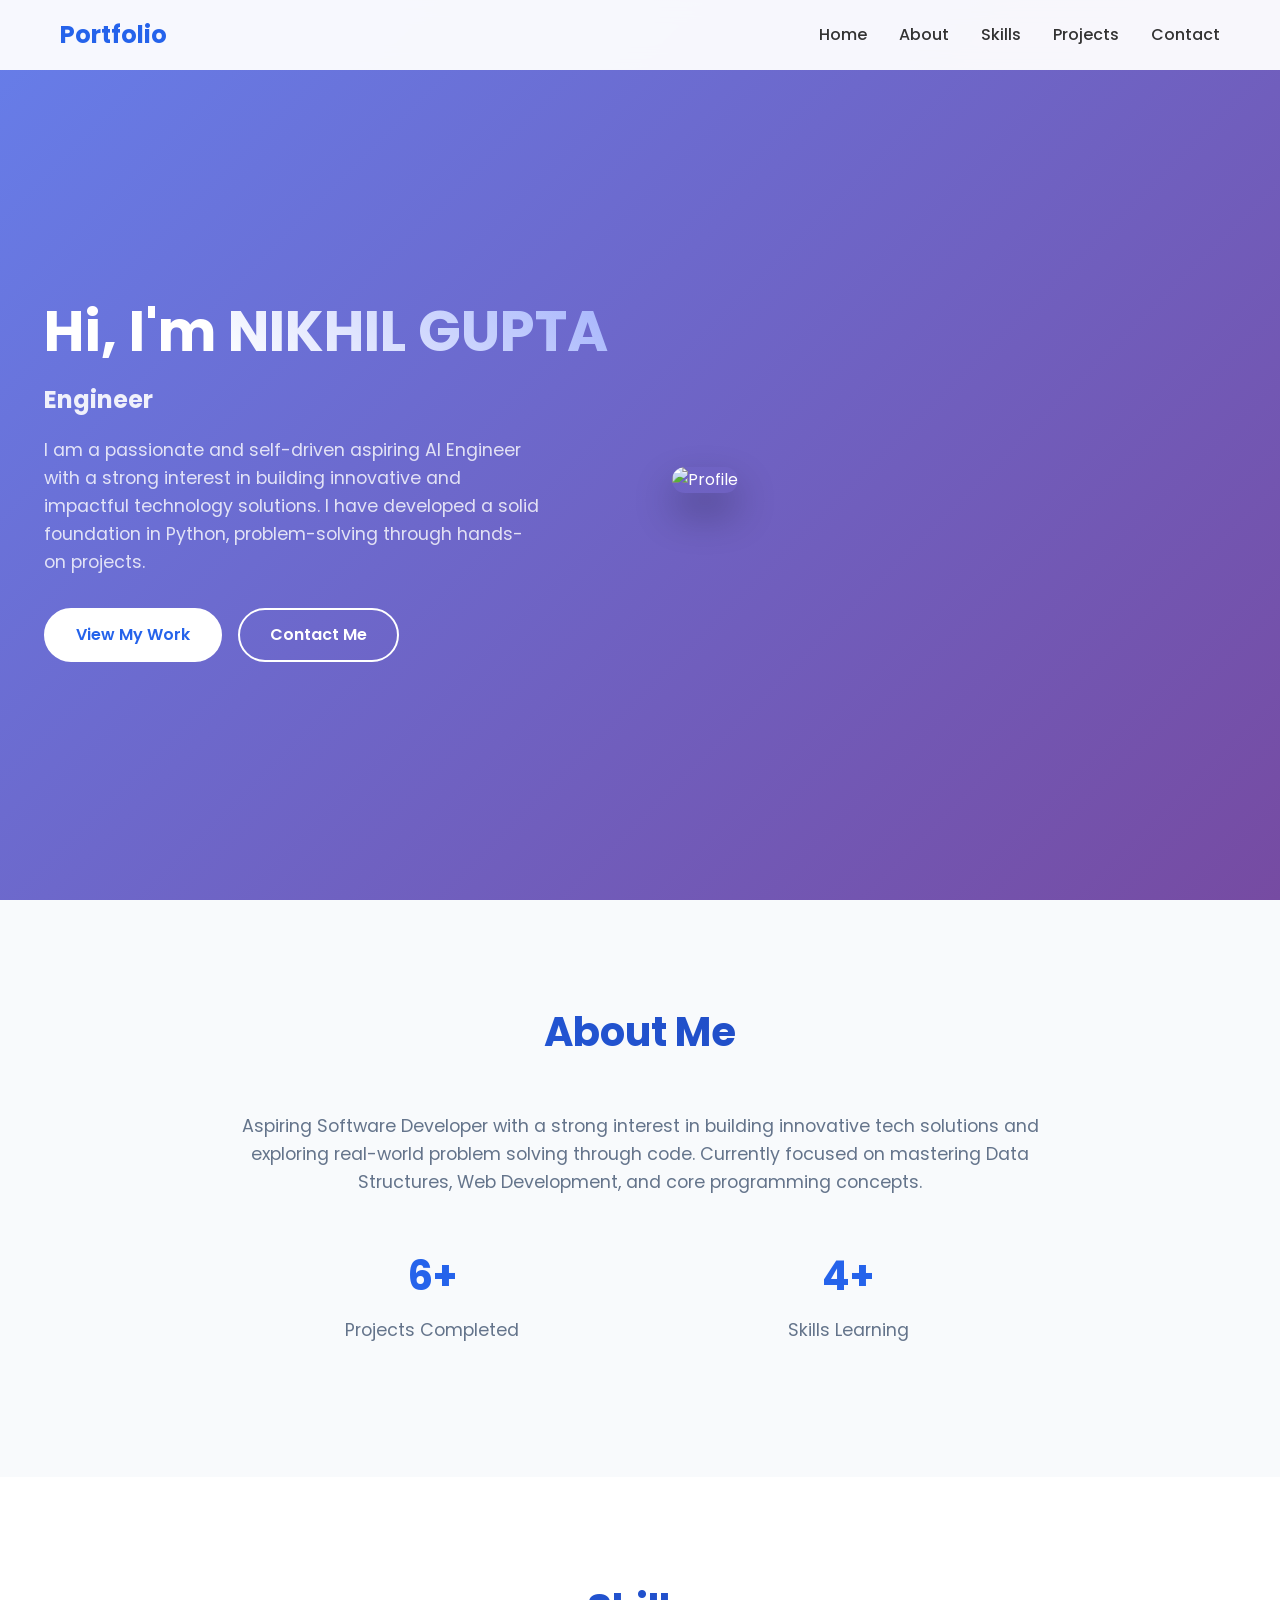
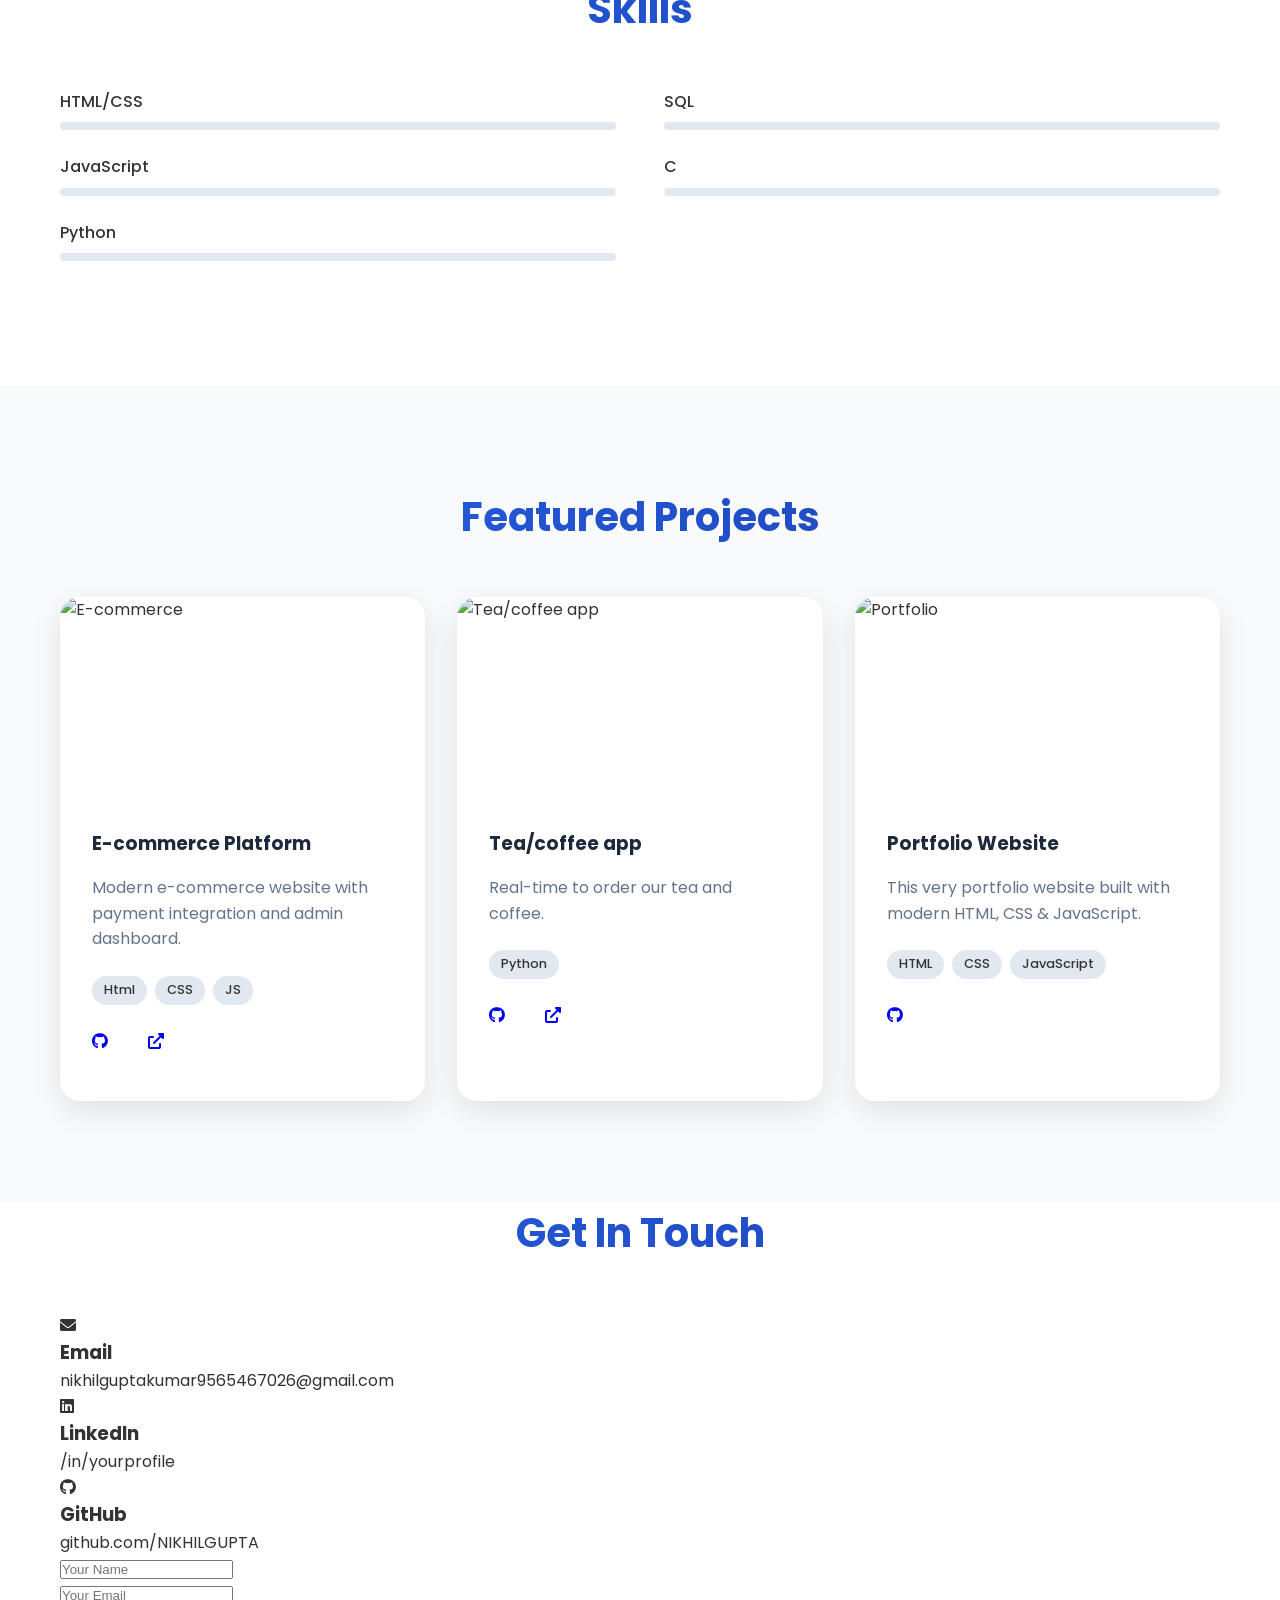
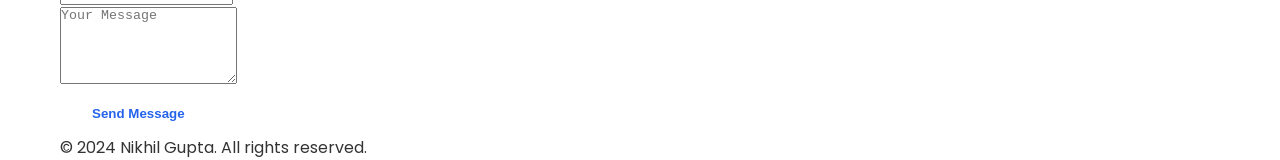
==== index.html @ 00406c66 "Rename protfolio.html to index.html" ====
<!DOCTYPE html>
<html lang="en">
<head>
    <meta charset="UTF-8">
    <meta name="viewport" content="width=device-width, initial-scale=1.0">
    <title>Your Name - Portfolio</title>
    <link rel="stylesheet" href="protfolio.css">
    <link href="https://cdnjs.cloudflare.com/ajax/libs/font-awesome/6.0.0/css/all.min.css" rel="stylesheet">
    <link href="https://fonts.googleapis.com/css2?family=Poppins:wght@300;400;500;600;700&display=swap" rel="stylesheet">
</head>
<body>
    <!-- Navigation -->
    <nav class="navbar">
        <div class="nav-container">
            <div class="nav-logo">
                <a href="#home">Portfolio</a>
            </div>
            <ul class="nav-menu">
                <li class="nav-item">
                    <a href="#home" class="nav-link">Home</a>
                </li>
                <li class="nav-item">
                    <a href="#about" class="nav-link">About</a>
                </li>
                <li class="nav-item">
                    <a href="#skills" class="nav-link">Skills</a>
                </li>
                <li class="nav-item">
                    <a href="#projects" class="nav-link">Projects</a>
                </li>
                <li class="nav-item">
                    <a href="#contact" class="nav-link">Contact</a>
                </li>
            </ul>
            <div class="hamburger">
                <span class="bar"></span>
                <span class="bar"></span>
                <span class="bar"></span>
            </div>
        </div>
    </nav>

    <!-- Hero Section -->
    <section id="home" class="hero">
        <div class="hero-container">
            <div class="hero-content">
                <h1 class="hero-title">Hi, I'm <span class="gradient-text">NIKHIL GUPTA</span></h1>
                <h2 class="hero-subtitle">Engineer</h2>
                <p class="hero-description">
                   I am a passionate and self-driven aspiring AI Engineer with a strong interest in building innovative and impactful technology solutions. I have developed a solid foundation in Python, problem-solving through hands-on projects.
                </p>
                <div class="hero-buttons">
                    <a href="#projects" class="btn btn-primary">View My Work</a>
                    <a href="#contact" class="btn btn-secondary">Contact Me</a>
                </div>
            </div>
            <div class="hero-image">
                <div class="floating-card">
                    <img src="nikhil chatgpt.png" alt="Profile">
                </div>
            </div>
        </div>
    </section>

    <!-- About Section -->
    <section id="about" class="about">
        <div class="container">
            <h2 class="section-title">About Me</h2>
            <div class="about-content">
                <div class="about-text">
                    <p>
                        Aspiring Software Developer with a strong interest in building innovative 
                        tech solutions and exploring real-world problem solving through code.
                        Currently focused on mastering Data Structures, Web Development, and core programming concepts.
                    </p>
                    <div class="about-stats">
                        <div class="stat">
                            <h3>6+</h3>
                            <p>Projects Completed</p>
                        </div>
                        <div class="stat">
                            <h3>4+</h3>
                            <p>Skills Learning</p>
                        </div>
                    </div>
                </div>
            </div>
        </div>
    </section>

    <!-- Skills Section -->
    <section id="skills" class="skills">
        <div class="container">
            <h2 class="section-title">Skills</h2>
            <div class="skills-grid">
                <div class="skill-category">
                    <div class="skill-bars">
                        <div class="skill-item">
                            <span>HTML/CSS</span>
                            <div class="skill-bar">
                                <div class="skill-progress" data-width="95%"></div>
                            </div>
                        </div>
                        <div class="skill-item">
                            <span>JavaScript</span>
                            <div class="skill-bar">
                                <div class="skill-progress" data-width="90%"></div>
                            </div>
                        </div>
                        <div class="skill-item">
                            <span>Python</span>
                            <div class="skill-bar">
                                <div class="skill-progress" data-width="85%"></div>
                            </div>
                        </div>
                    </div>
                </div>
                <div class="skill-category">
                    <div class="skill-bars">
                        <div class="skill-item">
                            <span>SQL</span>
                            <div class="skill-bar">
                                <div class="skill-progress" data-width="80%"></div>
                            </div>
                        </div>
                        <div class="skill-item">
                            <span>C</span>
                            <div class="skill-bar">
                                <div class="skill-progress" data-width="75%"></div>
                            </div>
                        </div>
                    </div>
                </div>
            </div>
        </div>
    </section>

    <!-- Projects Section -->
    <section id="projects" class="projects">
        <div class="container">
            <h2 class="section-title">Featured Projects</h2>
            <div class="projects-grid">
                <div class="project-card">
                    <div class="project-image">
                        <img src="https://images.unsplash.com/photo-1461749280684-dccba630e2f6?w=400&h=250&fit=crop" alt="E-commerce">
                    </div>
                    <div class="project-content">
                        <h3>E-commerce Platform</h3>
                        <p>Modern e-commerce website with payment integration and admin dashboard.</p>
                        <div class="project-tech">
                            <span>Html</span>
                            <span>CSS</span>
                            <span>JS</span>
                        </div>
                        <div class="project-links">
                            <a href="#" class="project-link"><i class="fab fa-github"></i></a>
                            <a href="#" class="project-link"><i class="fas fa-external-link-alt"></i></a>
                        </div>
                    </div>
                </div>
                <div class="project-card">
                    <div class="project-image">
                        <img src="https://tse2.mm.bing.net/th/id/OIP.pW8MsAiWlVqGWkq__Gp15AHaE8?pid=Api&P=0&h=180" alt="Tea/coffee app">
                    </div>
                    <div class="project-content">
                        <h3>Tea/coffee app</h3>
                        <p>Real-time to order our tea and coffee.</p>
                        <div class="project-tech">
                            <span>Python</span>
                        </div>
                        <div class="project-links">
                            <a href="#" class="project-link"><i class="fab fa-github"></i></a>
                            <a href="#" class="project-link"><i class="fas fa-external-link-alt"></i></a>
                        </div>
                    </div>
                </div>
                <div class="project-card">
                    <div class="project-image">
                        <img src="https://images.unsplash.com/photo-1551650975-87deedd944c3?w=400&h=250&fit=crop" alt="Portfolio">
                    </div>
                    <div class="project-content">
                        <h3>Portfolio Website</h3>
                        <p>This very portfolio website built with modern HTML, CSS & JavaScript.</p>
                        <div class="project-tech">
                            <span>HTML</span>
                            <span>CSS</span>
                            <span>JavaScript</span>
                        </div>
                        <div class="project-links">
                            <a href="#" class="project-link"><i class="fab fa-github"></i></a>
                        </div>
                    </div>
                </div>
            </div>
        </div>
    </section>

    <!-- Contact Section -->
    <section id="contact" class="contact">
        <div class="container">
            <h2 class="section-title">Get In Touch</h2>
            <div class="contact-content">
                <div class="contact-info">
                    <div class="contact-item">
                        <i class="fas fa-envelope"></i>
                        <div>
                            <h3>Email</h3>
                            <p>nikhilguptakumar9565467026@gmail.com</p>
                        </div>
                    </div>
                    <div class="contact-item">
                        <i class="fab fa-linkedin"></i>
                        <div>
                            <h3>LinkedIn</h3>
                            <p>/in/yourprofile</p>
                        </div>
                    </div>
                    <div class="contact-item">
                        <i class="fab fa-github"></i>
                        <div>
                            <h3>GitHub</h3>
                            <p>github.com/NIKHILGUPTA</p>
                        </div>
                    </div>
                </div>
                <form class="contact-form">
                    <div class="form-group">
                        <input type="text" placeholder="Your Name" required>
                    </div>
                    <div class="form-group">
                        <input type="email" placeholder="Your Email" required>
                    </div>
                    <div class="form-group">
                        <textarea placeholder="Your Message" rows="5" required></textarea>
                    </div>
                    <button type="submit" class="btn btn-primary">Send Message</button>
                </form>
            </div>
        </div>
    </section>

    <!-- Footer -->
    <footer class="footer">
        <div class="container">
            <p>&copy; 2024 Nikhil Gupta. All rights reserved.</p>
        </div>
    </footer>

    <script src="protfolio.js"></script>
</body>
</html>
---- protfolio.css ----
* {
    margin: 0;
    padding: 0;
    box-sizing: border-box;
}

body {
    font-family: 'Poppins', sans-serif;
    line-height: 1.6;
    color: #333;
    overflow-x: hidden;
}

.container {
    max-width: 1200px;
    margin: 0 auto;
    padding: 0 20px;
}

/* Navigation */
.navbar {
    position: fixed;
    top: 0;
    width: 100%;
    background: rgba(255, 255, 255, 0.95);
    backdrop-filter: blur(10px);
    z-index: 1000;
    padding: 1rem 0;
    transition: all 0.3s ease;
}

.nav-container {
    max-width: 1200px;
    margin: 0 auto;
    padding: 0 20px;
    display: flex;
    justify-content: space-between;
    align-items: center;
}

.nav-logo a {
    font-size: 1.5rem;
    font-weight: 700;
    color: #2563eb;
    text-decoration: none;
}

.nav-menu {
    display: flex;
    list-style: none;
    gap: 2rem;
}

.nav-link {
    text-decoration: none;
    color: #333;
    font-weight: 500;
    transition: color 0.3s ease;
    position: relative;
}

.nav-link:hover {
    color: #2563eb;
}

.nav-link::after {
    content: '';
    position: absolute;
    width: 0;
    height: 2px;
    bottom: -5px;
    left: 0;
    background: #2563eb;
    transition: width 0.3s ease;
}

.nav-link:hover::after {
    width: 100%;
}

.hamburger {
    display: none;
    flex-direction: column;
    cursor: pointer;
}

.bar {
    width: 25px;
    height: 3px;
    background: #333;
    margin: 3px 0;
    transition: 0.3s;
}

/* Hero Section */
.hero {
    min-height: 100vh;
    display: flex;
    align-items: center;
    padding: 120px 20px 60px;
    background: linear-gradient(135deg, #667eea 0%, #764ba2 100%);
    color: white;
}

.hero-container {
    max-width: 1200px;
    margin: 0 auto;
    display: grid;
    grid-template-columns: 1fr 1fr;
    gap: 4rem;
    align-items: center;
}

.hero-title {
    font-size: 3.5rem;
    font-weight: 700;
    margin-bottom: 1rem;
    line-height: 1.2;
}

.gradient-text {
    background: linear-gradient(45deg, #fff, #a5b4fc);
    -webkit-background-clip: text;
    -webkit-text-fill-color: transparent;
    background-clip: text;
}

.hero-subtitle {
    font-size: 1.5rem;
    margin-bottom: 1rem;
    opacity: 0.9;
}

.hero-description {
    font-size: 1.1rem;
    margin-bottom: 2rem;
    opacity: 0.8;
    max-width: 500px;
}

.hero-buttons {
    display: flex;
    gap: 1rem;
    flex-wrap: wrap;
}

.btn {
    padding: 12px 30px;
    border-radius: 50px;
    text-decoration: none;
    font-weight: 600;
    transition: all 0.3s ease;
    display: inline-block;
    border: 2px solid;
}

.btn-primary {
    background: white;
    color: #2563eb;
    border-color: white;
}

.btn-primary:hover {
    background: transparent;
    color: white;
    transform: translateY(-2px);
}

.btn-secondary {
    background: transparent;
    color: white;
    border-color: white;
}

.btn-secondary:hover {
    background: white;
    color: #2563eb;
    transform: translateY(-2px);
}

.floating-card {
    animation: float 6s ease-in-out infinite;
}

@keyframes float {
    0%, 100% { transform: translateY(0px); }
    50% { transform: translateY(-20px); }
}

.hero-image img {
    width: 350px;
    height: 350px;
    border-radius: 20px;
    object-fit: cover;
    box-shadow: 0 20px 40px rgba(0,0,0,0.3);
}

/* Section Titles */
.section-title {
    font-size: 2.5rem;
    text-align: center;
    margin-bottom: 3rem;
    background: linear-gradient(45deg, #2563eb, #1e40af);
    -webkit-background-clip: text;
    -webkit-text-fill-color: transparent;
    background-clip: text;
}

/* About Section */
.about {
    padding: 100px 0;
    background: #f8fafc;
}

.about-content {
    max-width: 800px;
    margin: 0 auto;
    text-align: center;
}

.about-text p {
    font-size: 1.1rem;
    margin-bottom: 2rem;
    color: #64748b;
}

.about-stats {
    display: grid;
    grid-template-columns: repeat(auto-fit, minmax(150px, 1fr));
    gap: 2rem;
    margin-top: 3rem;
}

.stat h3 {
    font-size: 2.5rem;
    color: #2563eb;
    margin-bottom: 0.5rem;
}

/* Skills Section */
.skills {
    padding: 100px 0;
}

.skills-grid {
    display: grid;
    grid-template-columns: repeat(auto-fit, minmax(400px, 1fr));
    gap: 3rem;
}

.skill-category h3 {
    font-size: 1.5rem;
    margin-bottom: 2rem;
    color: #2563eb;
}

.skill-item {
    margin-bottom: 1.5rem;
}

.skill-item span {
    display: block;
    margin-bottom: 0.5rem;
    font-weight: 500;
}

.skill-bar {
    height: 8px;
    background: #e2e8f0;
    border-radius: 4px;
    overflow: hidden;
}

.skill-progress {
    height: 100%;
    background: linear-gradient(90deg, #2563eb, #1e40af);
    border-radius: 4px;
    width: 0;
    transition: width 2s ease-in-out;
}

/* Projects Section */
.projects {
    padding: 100px 0;
    background: #f8fafc;
}

.projects-grid {
    display: grid;
    grid-template-columns: repeat(auto-fit, minmax(350px, 1fr));
    gap: 2rem;
}

.project-card {
    background: white;
    border-radius: 20px;
    overflow: hidden;
    box-shadow: 0 10px 30px rgba(0,0,0,0.1);
    transition: all 0.3s ease;
}

.project-card:hover {
    transform: translateY(-10px);
    box-shadow: 0 20px 40px rgba(0,0,0,0.2);
}

.project-image {
    height: 200px;
    overflow: hidden;
}

.project-image img {
    width: 100%;
    height: 100%;
    object-fit: cover;
    transition: transform 0.3s ease;
}

.project-card:hover .project-image img {
    transform: scale(1.1);
}

.project-content {
    padding: 2rem;
}

.project-content h3 {
    margin-bottom: 1rem;
    color: #1e293b;
}

.project-content p {
    color: #64748b;
    margin-bottom: 1.5rem;
}

.project-tech {
    display: flex;
    flex-wrap: wrap;
    gap: 0.5rem;
    margin-bottom: 1.5rem;
}

.project-tech span {
    background: #e2e8f0;
    padding: 0.25rem 0.75rem;
    border-radius: 15px;
    font-size: 0.8rem;
    font-weight: 500;
}

.project-links {
    display: flex;
    gap: 1rem;
}

.project-link {
    width: 40px;
    height: 40px; 
}
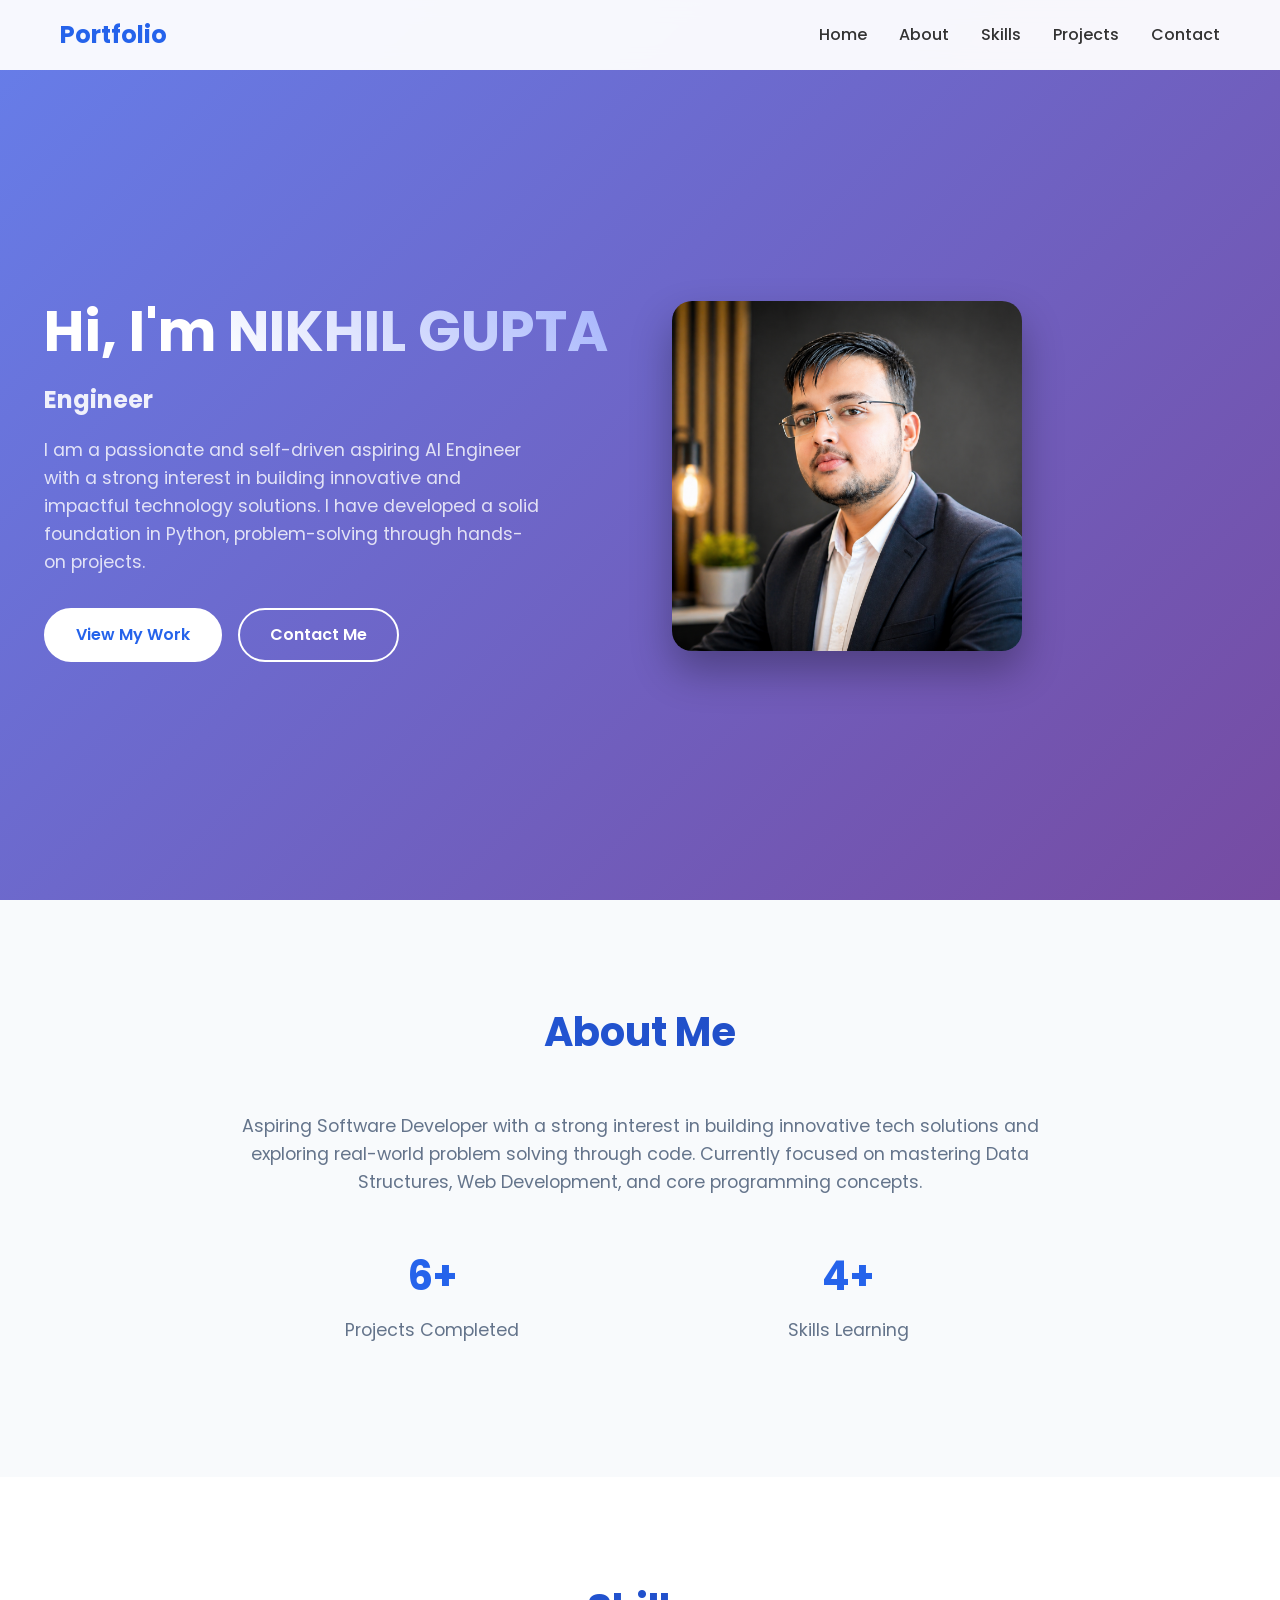
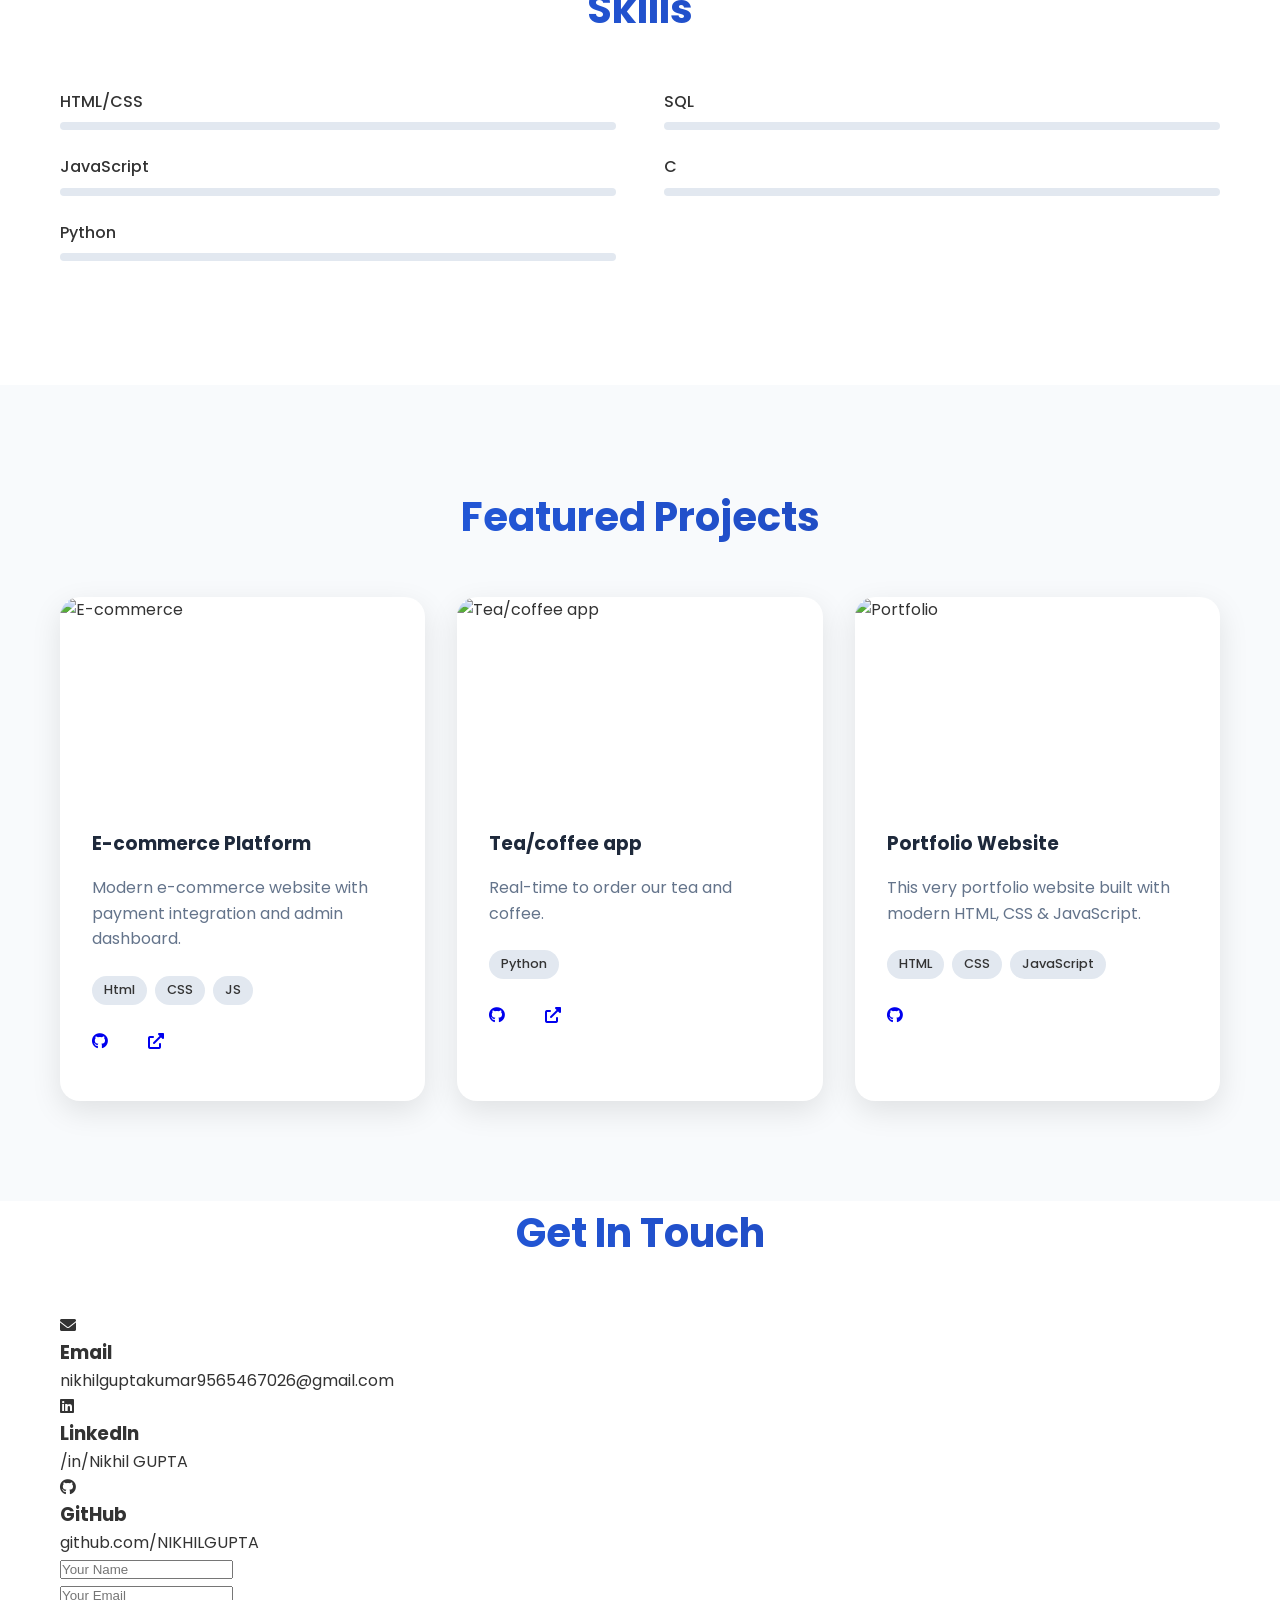
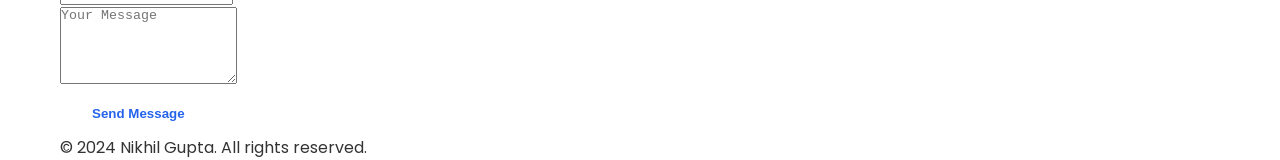
==== commit 085374af: "Update index.html" ====
--- a/index.html
+++ b/index.html
@@ -212,7 +212,7 @@
                         <i class="fab fa-linkedin"></i>
                         <div>
                             <h3>LinkedIn</h3>
-                            <p>/in/yourprofile</p>
+                            <p>/in/Nikhil GUPTA</p>
                         </div>
                     </div>
                     <div class="contact-item">
